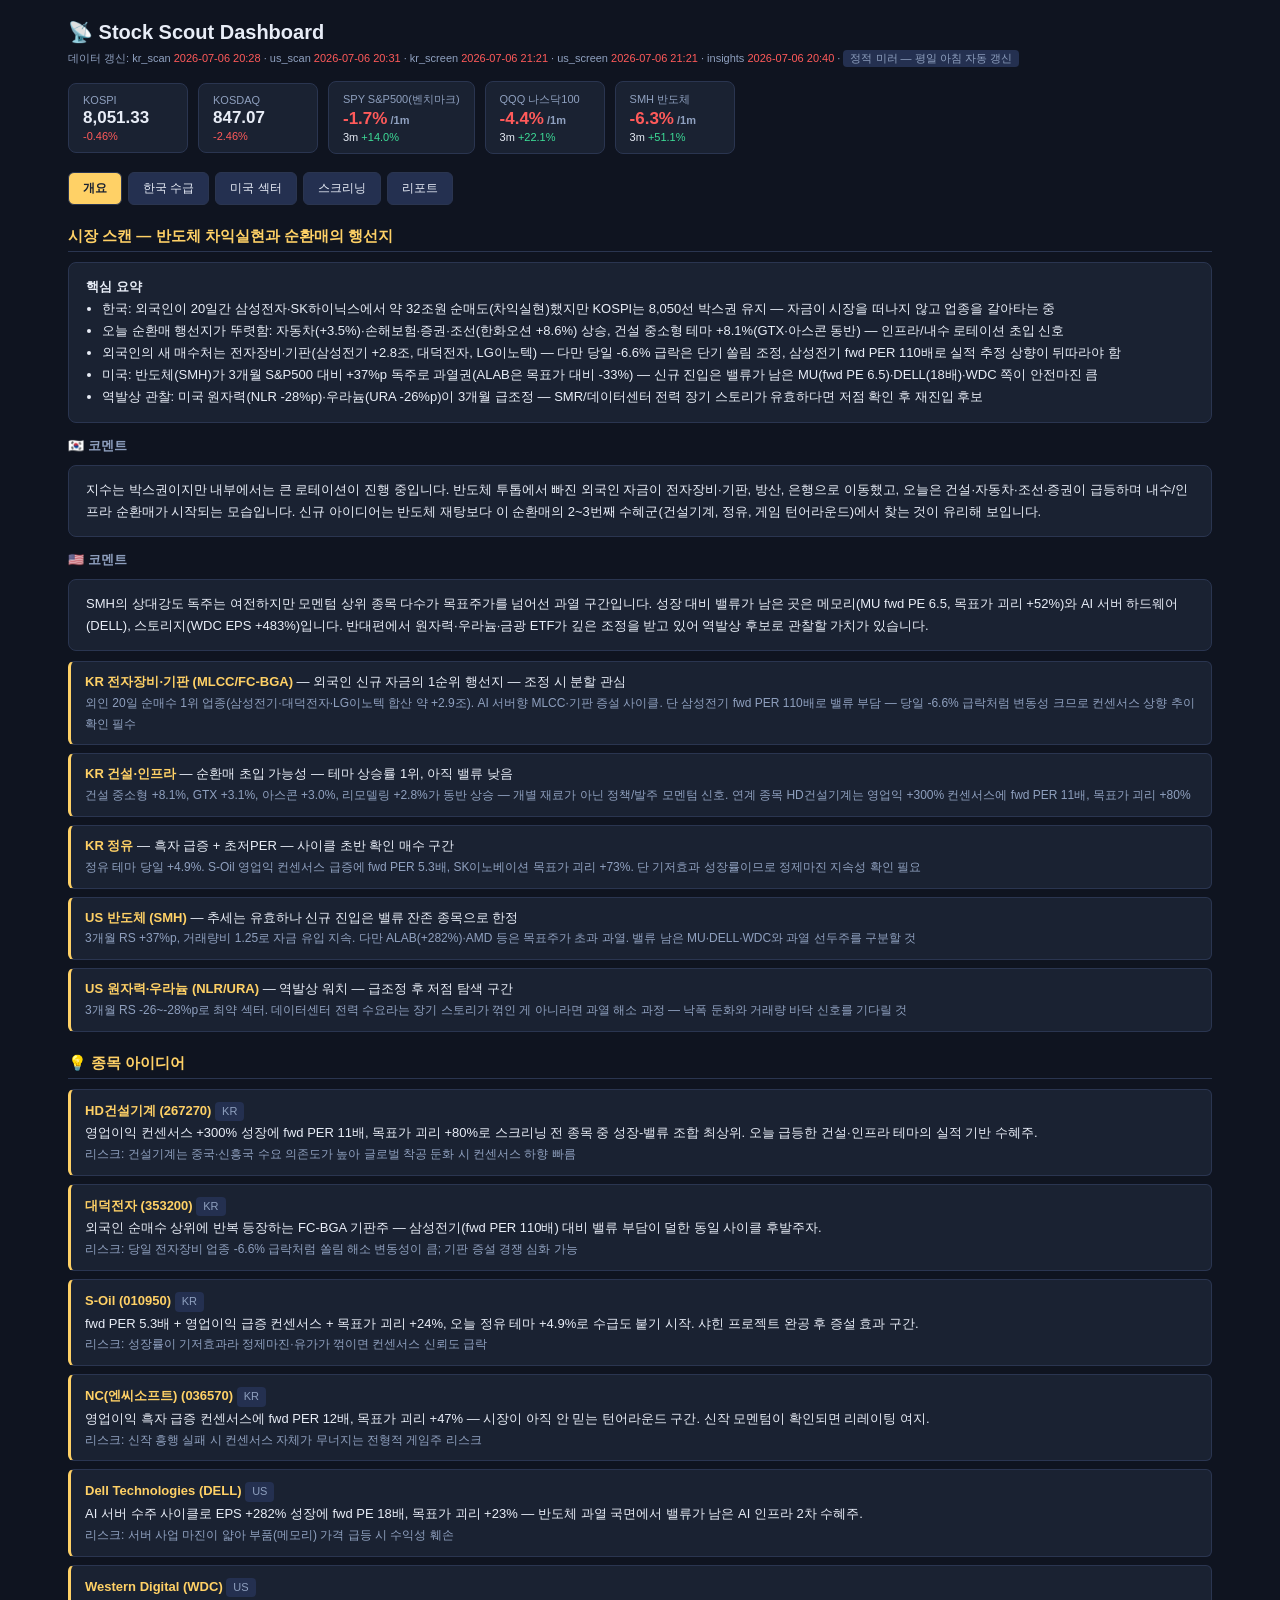
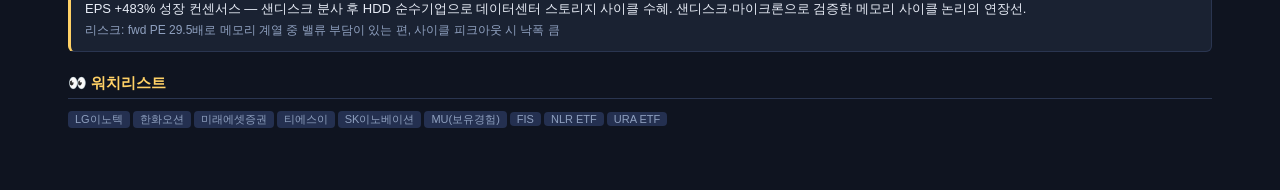
==== scout/index.html @ 9aaff28f "chore: add scout dashboard (daily market scan mirror) Co-Authored-By: Claude Fable 5 <noreply@anthro" ====
<!DOCTYPE html>
<html lang="ko">
<head>
<meta charset="utf-8">
<meta name="viewport" content="width=device-width,initial-scale=1">
<title>Stock Scout Dashboard</title>
<style>
:root{--bg:#0f1420;--card:#1a2232;--line:#2a3550;--txt:#e8edf7;--sub:#8fa0bf;
--acc:#ffd166;--pos:#3ddc97;--neg:#ff5a5a;--btn:#243050}
*{box-sizing:border-box;margin:0;padding:0}
body{background:var(--bg);color:var(--txt);font-family:'Segoe UI','Malgun Gothic',sans-serif;
font-size:13px;max-width:1180px;margin:0 auto;padding:20px 18px 60px}
h1{font-size:20px}
h2{font-size:15px;color:var(--acc);margin:22px 0 10px;padding-bottom:5px;border-bottom:1px solid var(--line)}
h3{font-size:13px;color:var(--sub);margin:14px 0 6px}
.meta{color:var(--sub);font-size:11px;margin:4px 0 12px}
.row{display:flex;gap:10px;flex-wrap:wrap;align-items:center}
.card{background:var(--card);border:1px solid var(--line);border-radius:8px;padding:10px 14px;min-width:120px}
.card .k{color:var(--sub);font-size:11px}.card .v{font-size:17px;font-weight:600;margin-top:2px}
.card .d{font-size:11px;margin-top:2px}
button{background:var(--btn);color:var(--txt);border:1px solid var(--line);border-radius:6px;
padding:7px 14px;cursor:pointer;font-size:12px;font-family:inherit}
button:hover{border-color:var(--acc)}
button.running{color:var(--acc);border-color:var(--acc);pointer-events:none}
.tabs{display:flex;gap:6px;margin:18px 0 4px;flex-wrap:wrap}
.tabs button.active{background:var(--acc);color:#1a2232;font-weight:600}
.panel{display:none}.panel.active{display:block}
table{width:100%;border-collapse:collapse;margin:8px 0;font-size:12px}
th{color:var(--sub);font-weight:500;text-align:right;padding:5px 7px;border-bottom:1px solid var(--line);
white-space:nowrap;cursor:pointer;user-select:none}
th:hover{color:var(--acc)}
td{padding:5px 7px;text-align:right;border-bottom:1px solid #202a40;white-space:nowrap}
th:first-child,td:first-child,th:nth-child(2),td:nth-child(2){text-align:left}
.pos{color:var(--pos)}.neg{color:var(--neg)}
.bar{display:inline-block;height:9px;border-radius:2px;vertical-align:middle;margin-right:5px}
.tag{display:inline-block;background:#243050;color:var(--sub);border-radius:4px;padding:1px 7px;
font-size:11px;margin:2px 3px 2px 0}
.summary{background:var(--card);border:1px solid var(--line);border-radius:8px;padding:13px 17px;
margin:10px 0;line-height:1.7}
.summary li{margin-left:16px}
.call{background:var(--card);border:1px solid var(--line);border-left:3px solid var(--acc);
border-radius:6px;padding:10px 14px;margin:8px 0;line-height:1.6}
.call b{color:var(--acc)}.risk{color:var(--sub);font-size:12px}
.grid2{display:grid;grid-template-columns:1fr 1fr;gap:20px}
@media(max-width:860px){.grid2{grid-template-columns:1fr}}
a{color:#7db4ff}
.stale{color:var(--neg)}
</style>
</head>
<body>
<h1>📡 Stock Scout Dashboard</h1>
<div class="meta" id="freshness"></div>
<div class="row" id="cards"></div>
<div class="row" style="margin-top:10px" id="runbar">
  <button id="run-kr">🇰🇷 한국 스캔</button>
  <button id="run-us">🇺🇸 미국 스캔</button>
  <button id="run-screen">🔍 스크리닝(느림)</button>
  <button id="run-report">📄 리포트 생성</button>
  <span id="jobmsg" class="meta"></span>
</div>

<div class="tabs">
  <button data-tab="overview" class="active">개요</button>
  <button data-tab="kr">한국 수급</button>
  <button data-tab="us">미국 섹터</button>
  <button data-tab="screen">스크리닝</button>
  <button data-tab="reports">리포트</button>
</div>
<div id="overview" class="panel active"></div>
<div id="kr" class="panel"></div>
<div id="us" class="panel"></div>
<div id="screen" class="panel"></div>
<div id="reports" class="panel"></div>

<script>
let DATA = {};
const $ = s => document.querySelector(s);
const esc = x => x==null ? "-" : String(x).replace(/[&<>"]/g, c=>({"&":"&amp;","<":"&lt;",">":"&gt;",'"':"&quot;"}[c]));
const fmt = (x,d=1,suf="") => (x==null||isNaN(x)) ? "-" : Number(x).toLocaleString(undefined,{minimumFractionDigits:d,maximumFractionDigits:d})+suf;
const signed = (x,d=1,suf="") => {
  if (x==null||isNaN(x)) return "-";
  const cls = x>0?"pos":(x<0?"neg":"");
  const s = (x>0?"+":"")+Number(x).toLocaleString(undefined,{minimumFractionDigits:d,maximumFractionDigits:d});
  return `<span class="${cls}">${s}${suf}</span>`;
};
const bar = (x,mx,w=70) => {
  if (x==null||!mx) return "";
  const px = Math.min(Math.abs(x)/mx,1)*w, c = x>=0?"var(--pos)":"var(--neg)";
  return `<span class="bar" style="width:${px.toFixed(0)}px;background:${c}"></span>`;
};

// 정렬 가능한 테이블: cols = [{h:헤더, f:row=>셀HTML, v:row=>정렬값}]
function table(cols, rows, id){
  window._tbl = window._tbl || {};
  window._tbl[id] = {cols, rows, sort:null, asc:false};
  return renderTable(id);
}
function renderTable(id){
  const t = window._tbl[id];
  let rows = [...t.rows];
  if (t.sort!=null){
    const c = t.cols[t.sort];
    rows.sort((a,b)=>{
      const va=c.v?c.v(a):null, vb=c.v?c.v(b):null;
      if(va==null) return 1; if(vb==null) return -1;
      return t.asc ? (va>vb?1:-1) : (va<vb?1:-1);
    });
  }
  const th = t.cols.map((c,i)=>`<th onclick="sortTbl('${id}',${i})">${c.h}${t.sort===i?(t.asc?" ▲":" ▼"):""}</th>`).join("");
  const trs = rows.map(r=>"<tr>"+t.cols.map(c=>`<td>${c.f(r)}</td>`).join("")+"</tr>").join("");
  return `<div id="tbl-${id}"><table><tr>${th}</tr>${trs}</table></div>`;
}
function sortTbl(id,i){
  const t = window._tbl[id];
  t.asc = t.sort===i ? !t.asc : false;
  t.sort = i;
  document.getElementById("tbl-"+id).outerHTML = renderTable(id);
}

function renderHeader(){
  const kr = DATA.kr_scan, us = DATA.us_scan, f = DATA.files||{};
  let cards = "";
  (kr?.indices||[]).forEach(ix=>{
    cards += `<div class="card"><div class="k">${esc(ix.code)}</div><div class="v">${fmt(ix.close,2)}</div><div class="d">${signed(ix.changeRate,2,"%")}</div></div>`;
  });
  ["SPY","QQQ","SMH"].forEach(t=>{
    const s = (us?.sector_etfs||[]).find(x=>x.ticker===t);
    if(s) cards += `<div class="card"><div class="k">${t} ${esc(s.label)}</div><div class="v">${signed(s.ret_1m,1,"%")}<span style="font-size:11px;color:var(--sub)"> /1m</span></div><div class="d">3m ${signed(s.ret_3m,1,"%")}</div></div>`;
  });
  $("#cards").innerHTML = cards;
  const now = new Date();
  $("#freshness").innerHTML = "데이터 갱신: " + ["kr_scan","us_scan","kr_screen","us_screen","insights"]
    .map(k=>{
      if(!f[k]) return `${k} <span class="stale">없음</span>`;
      const age = (now - new Date(f[k].replace(" ","T")))/36e5;
      return `${k} ${age>30?'<span class="stale">':""}${esc(f[k])}${age>30?"</span>":""}`;
    }).join(" · ");
}

function renderOverview(){
  const ins = DATA.insights;
  let h = "";
  if(!ins){ $("#overview").innerHTML = "<div class='summary'>insights.json 없음 — Claude Code에서 \"수급 스캔 해줘\"로 분석을 생성하세요. 데이터 탭은 사용 가능합니다.</div>"; return; }
  h += `<h2>${esc(ins.title)}</h2>`;
  if(ins.summary) h += `<div class="summary"><b>핵심 요약</b><ul>${ins.summary.map(s=>`<li>${esc(s)}</li>`).join("")}</ul></div>`;
  if(ins.kr_comment) h += `<h3>🇰🇷 코멘트</h3><div class="summary">${esc(ins.kr_comment)}</div>`;
  if(ins.us_comment) h += `<h3>🇺🇸 코멘트</h3><div class="summary">${esc(ins.us_comment)}</div>`;
  (ins.sector_calls||[]).forEach(s=>{
    h += `<div class="call"><b>${esc(s.name)}</b> — ${esc(s.view)}<br><span class="risk">${esc(s.reason)}</span></div>`;
  });
  if(ins.stock_calls?.length){
    h += "<h2>💡 종목 아이디어</h2>";
    ins.stock_calls.forEach(s=>{
      h += `<div class="call"><b>${esc(s.name)}${s.ticker?` (${esc(s.ticker)})`:""}</b> <span class="tag">${esc(s.market)}</span><br>${esc(s.thesis)}<br><span class="risk">리스크: ${esc(s.risk)}</span></div>`;
    });
  }
  if(ins.watchlist) h += "<h2>👀 워치리스트</h2>" + ins.watchlist.map(w=>`<span class="tag">${esc(w)}</span>`).join("");
  $("#overview").innerHTML = h;
}

function renderKR(){
  const kr = DATA.kr_scan;
  if(!kr){ $("#kr").innerHTML = "<div class='summary'>kr_scan.json 없음 — [한국 스캔] 버튼으로 수집하세요.</div>"; return; }
  let h = "";
  const inds = (kr.industries_top||[]).slice(0,12), thms = (kr.themes_top||[]).slice(0,12);
  const mx = Math.max(...[...inds,...thms].map(g=>Math.abs(g.changeRate||0)),0.01);
  const gcols = nm => [
    {h:nm, f:r=>esc(r.name), v:r=>r.name},
    {h:"등락", f:r=>bar(r.changeRate,mx)+signed(r.changeRate,2,"%"), v:r=>r.changeRate},
    {h:"상승/전체", f:r=>`${r.riseCount}/${r.totalCount}`, v:r=>r.riseCount/(r.totalCount||1)}
  ];
  h += `<div class="grid2"><div><h3>업종 등락 상위</h3>${table(gcols("업종"),inds,"ind")}</div>`;
  h += `<div><h3>테마 등락 상위</h3>${table(gcols("테마"),thms,"thm")}</div></div>`;

  const sf = (kr.sector_flow||[]).filter(s=>s.industry!=="기타").slice(0,10);
  if(sf.length){
    const mxf = Math.max(...sf.map(s=>Math.abs(s.foreign_20d_100M)+Math.abs(s.organ_20d_100M)),1);
    h += "<h3>업종별 외국인/기관 순매수 (20일 누적, 억원 — 순매수 상위종목 표본)</h3>";
    h += table([
      {h:"업종", f:r=>esc(r.industry), v:r=>r.industry},
      {h:"외국인", f:r=>bar(r.foreign_20d_100M,mxf)+signed(r.foreign_20d_100M,0), v:r=>r.foreign_20d_100M},
      {h:"기관", f:r=>signed(r.organ_20d_100M,0), v:r=>r.organ_20d_100M},
      {h:"주요 종목", f:r=>esc(r.stocks.slice(0,4).join(", "))}
    ], sf, "sf");
  }
  const focus = (kr.focus_stocks||[]).slice(0,20);
  if(focus.length){
    h += "<h3>당일 순매수 상위 종목 딥다이브 (억원)</h3>";
    h += table([
      {h:"종목", f:r=>esc(r.name), v:r=>r.name},
      {h:"업종", f:r=>esc(r.industry), v:r=>r.industry},
      {h:"종가", f:r=>fmt(r.close,0), v:r=>r.close},
      {h:"외인5d", f:r=>signed(r.foreign_5d_100M,0), v:r=>r.foreign_5d_100M},
      {h:"외인20d", f:r=>signed(r.foreign_20d_100M,0), v:r=>r.foreign_20d_100M},
      {h:"기관20d", f:r=>signed(r.organ_20d_100M,0), v:r=>r.organ_20d_100M},
      {h:"연속(외/기)", f:r=>`${r.foreign_streak||0}/${r.organ_streak||0}일`, v:r=>r.foreign_streak},
      {h:"fwd PER", f:r=>fmt(r.cns_per,1), v:r=>r.cns_per},
      {h:"목표가 괴리", f:r=>signed(r.upside_pct,0,"%"), v:r=>r.upside_pct}
    ], focus, "focus");
  }
  $("#kr").innerHTML = h;
}

function renderUS(){
  const us = DATA.us_scan;
  if(!us){ $("#us").innerHTML = "<div class='summary'>us_scan.json 없음 — [미국 스캔] 버튼으로 수집하세요.</div>"; return; }
  let h = "";
  const etfs = (us.sector_etfs||[]).filter(s=>s.ticker!=="SPY");
  const mx = Math.max(...etfs.map(s=>Math.abs(s.rs_3m||0)),0.01);
  h += "<h3>섹터/테마 ETF — S&P500 대비 상대강도</h3>";
  h += table([
    {h:"ETF", f:r=>esc(r.ticker), v:r=>r.ticker},
    {h:"테마", f:r=>esc(r.label), v:r=>r.label},
    {h:"1w", f:r=>signed(r.ret_1w,1,"%"), v:r=>r.ret_1w},
    {h:"1m", f:r=>signed(r.ret_1m,1,"%"), v:r=>r.ret_1m},
    {h:"RS 3m", f:r=>bar(r.rs_3m,mx)+signed(r.rs_3m,1,"%p"), v:r=>r.rs_3m},
    {h:"RS 6m", f:r=>signed(r.rs_6m,1,"%p"), v:r=>r.rs_6m},
    {h:"52주고가比", f:r=>signed(r.off_52w_high_pct,1,"%"), v:r=>r.off_52w_high_pct},
    {h:"거래량비", f:r=>fmt(r.vol_ratio_20_60,2), v:r=>r.vol_ratio_20_60}
  ], etfs, "etf");

  const mom = (us.momentum_top||[]);
  if(mom.length){
    h += "<h3>모멘텀 상위 (S&P500+NDX)</h3>";
    h += table([
      {h:"티커", f:r=>esc(r.ticker), v:r=>r.ticker},
      {h:"종목", f:r=>esc(r.name), v:r=>r.name},
      {h:"섹터", f:r=>esc(r.sector), v:r=>r.sector},
      {h:"1m", f:r=>signed(r.ret_1m,1,"%"), v:r=>r.ret_1m},
      {h:"3m", f:r=>signed(r.ret_3m,1,"%"), v:r=>r.ret_3m},
      {h:"fwd PE", f:r=>fmt(r.forwardPE,1), v:r=>r.forwardPE},
      {h:"EPS성장", f:r=>fmt(r.earningsGrowth_pct,0,"%"), v:r=>r.earningsGrowth_pct},
      {h:"목표가 괴리", f:r=>signed(r.upside_pct,0,"%"), v:r=>r.upside_pct}
    ], mom, "mom");
    h += (us.momentum_sector_distribution||[]).map(([s,n])=>`<span class="tag">${esc(s)} × ${n}</span>`).join("");
  }
  $("#us").innerHTML = h;
}

function renderScreen(){
  const krs = DATA.kr_screen, uss = DATA.us_screen;
  let h = "";
  if(krs){
    const c = krs.criteria||{};
    h += `<h3>🇰🇷 성장주 후보 (영업익성장≥${c.min_op_growth_pct}%, fwd PER≤${c.max_fwd_per}, ${esc(c.universe)} 중 ${krs.screened_total}종목)</h3>`;
    h += table([
      {h:"종목", f:r=>esc(r.name), v:r=>r.name},
      {h:"종가", f:r=>fmt(r.close,0), v:r=>r.close},
      {h:"매출성장", f:r=>signed(r.rev_growth_pct,0,"%"), v:r=>r.rev_growth_pct},
      {h:"영업익성장", f:r=>signed(r.op_growth_pct,0,"%")+(r.turnaround?' <span class="tag">흑전</span>':""), v:r=>r.op_growth_pct},
      {h:"fwd PER", f:r=>fmt(r.fwd_per,1), v:r=>r.fwd_per},
      {h:"PEG", f:r=>fmt(r.peg_like,2), v:r=>r.peg_like},
      {h:"fwd ROE", f:r=>fmt(r.fwd_roe,1), v:r=>r.fwd_roe},
      {h:"목표가 괴리", f:r=>signed(r.upside_pct,0,"%"), v:r=>r.upside_pct},
      {h:"52주고가比", f:r=>signed(r.off_52w_high_pct,0,"%"), v:r=>r.off_52w_high_pct}
    ], krs.candidates||[], "krs");
  }
  if(uss){
    const c = uss.criteria||{};
    h += `<h3>🇺🇸 성장주 후보 (성장≥${c.min_growth_pct}%, Yahoo 프리셋 ${uss.screened_total}종목)</h3>`;
    h += table([
      {h:"티커", f:r=>esc(r.ticker), v:r=>r.ticker},
      {h:"종목", f:r=>esc(r.name), v:r=>r.name},
      {h:"섹터", f:r=>esc(r.sector), v:r=>r.sector},
      {h:"시총(B$)", f:r=>fmt(r.marketCap_B,0), v:r=>r.marketCap_B},
      {h:"매출성장", f:r=>signed(r.revenueGrowth_pct,0,"%"), v:r=>r.revenueGrowth_pct},
      {h:"EPS성장", f:r=>signed(r.earningsGrowth_pct,0,"%"), v:r=>r.earningsGrowth_pct},
      {h:"fwd PE", f:r=>fmt(r.forwardPE,1), v:r=>r.forwardPE},
      {h:"PEG", f:r=>fmt(r.peg_like,2), v:r=>r.peg_like},
      {h:"목표가 괴리", f:r=>signed(r.upside_pct,0,"%"), v:r=>r.upside_pct}
    ], uss.candidates||[], "uss");
  }
  $("#screen").innerHTML = h || "<div class='summary'>스크리닝 결과 없음 — [스크리닝] 버튼으로 실행하세요 (약 5~8분).</div>";
}

function renderReports(){
  const rs = DATA.reports||[];
  const base = MODE==="static" ? "data/reports/" : "/reports/";
  $("#reports").innerHTML = rs.length
    ? "<h3>생성된 리포트</h3>" + rs.map(r=>`<div style="margin:6px 0">📄 <a href="${base}${esc(r)}" target="_blank">${esc(r)}</a></div>`).join("")
    : "<div class='summary'>리포트 없음 — [리포트 생성] 버튼으로 생성하세요.</div>";
}

// 서버 모드(/api/data)와 정적 모드(data/*.json, GitHub Pages) 겸용
let MODE = "server";
async function loadStatic(){
  const mf = await (await fetch("data/manifest.json")).json();
  const out = {files: mf.files||{}, reports: mf.reports||[]};
  for (const name of ["kr_scan","us_scan","kr_screen","us_screen","insights"]){
    if (!out.files[name]) continue;
    try { out[name] = await (await fetch(`data/${name}.json`)).json(); } catch(e){}
  }
  return out;
}
async function load(){
  try {
    const r = await fetch("/api/data");
    if (!r.ok) throw new Error("no api");
    DATA = await r.json();
  } catch(e) {
    MODE = "static";
    $("#runbar").style.display = "none";
    DATA = await loadStatic();
  }
  renderHeader(); renderOverview(); renderKR(); renderUS(); renderScreen(); renderReports();
  if (MODE==="static")
    $("#freshness").innerHTML += ' · <span class="tag">정적 미러 — 평일 아침 자동 갱신</span>';
}

// 실행 버튼 + 상태 폴링
["kr","us","screen","report"].forEach(job=>{
  $(`#run-${job}`).onclick = async ()=>{
    await fetch(`/api/run?job=${job}`, {method:"POST"});
    poll();
  };
});
let pollTimer = null;
async function poll(){
  clearTimeout(pollTimer);
  const st = await (await fetch("/api/status")).json();
  let running = false, msgs = [];
  for(const [job,s] of Object.entries(st)){
    const btn = $(`#run-${job}`);
    if(s.state==="running"){ running = true; btn.classList.add("running"); msgs.push(`${job} 실행중(${s.started}~)`); }
    else {
      if(btn.classList.contains("running")){ btn.classList.remove("running"); load(); }
      if(s.state==="error") msgs.push(`${job} 오류: ${esc(s.tail||"")}`);
    }
  }
  $("#jobmsg").innerHTML = msgs.join(" · ");
  if(running) pollTimer = setTimeout(poll, 3000);
}

// 탭
document.querySelectorAll(".tabs button").forEach(b=>{
  b.onclick = ()=>{
    document.querySelectorAll(".tabs button").forEach(x=>x.classList.remove("active"));
    document.querySelectorAll(".panel").forEach(x=>x.classList.remove("active"));
    b.classList.add("active");
    document.getElementById(b.dataset.tab).classList.add("active");
  };
});

load().then(()=>{ if (MODE==="server") poll(); });
</script>
</body>
</html>
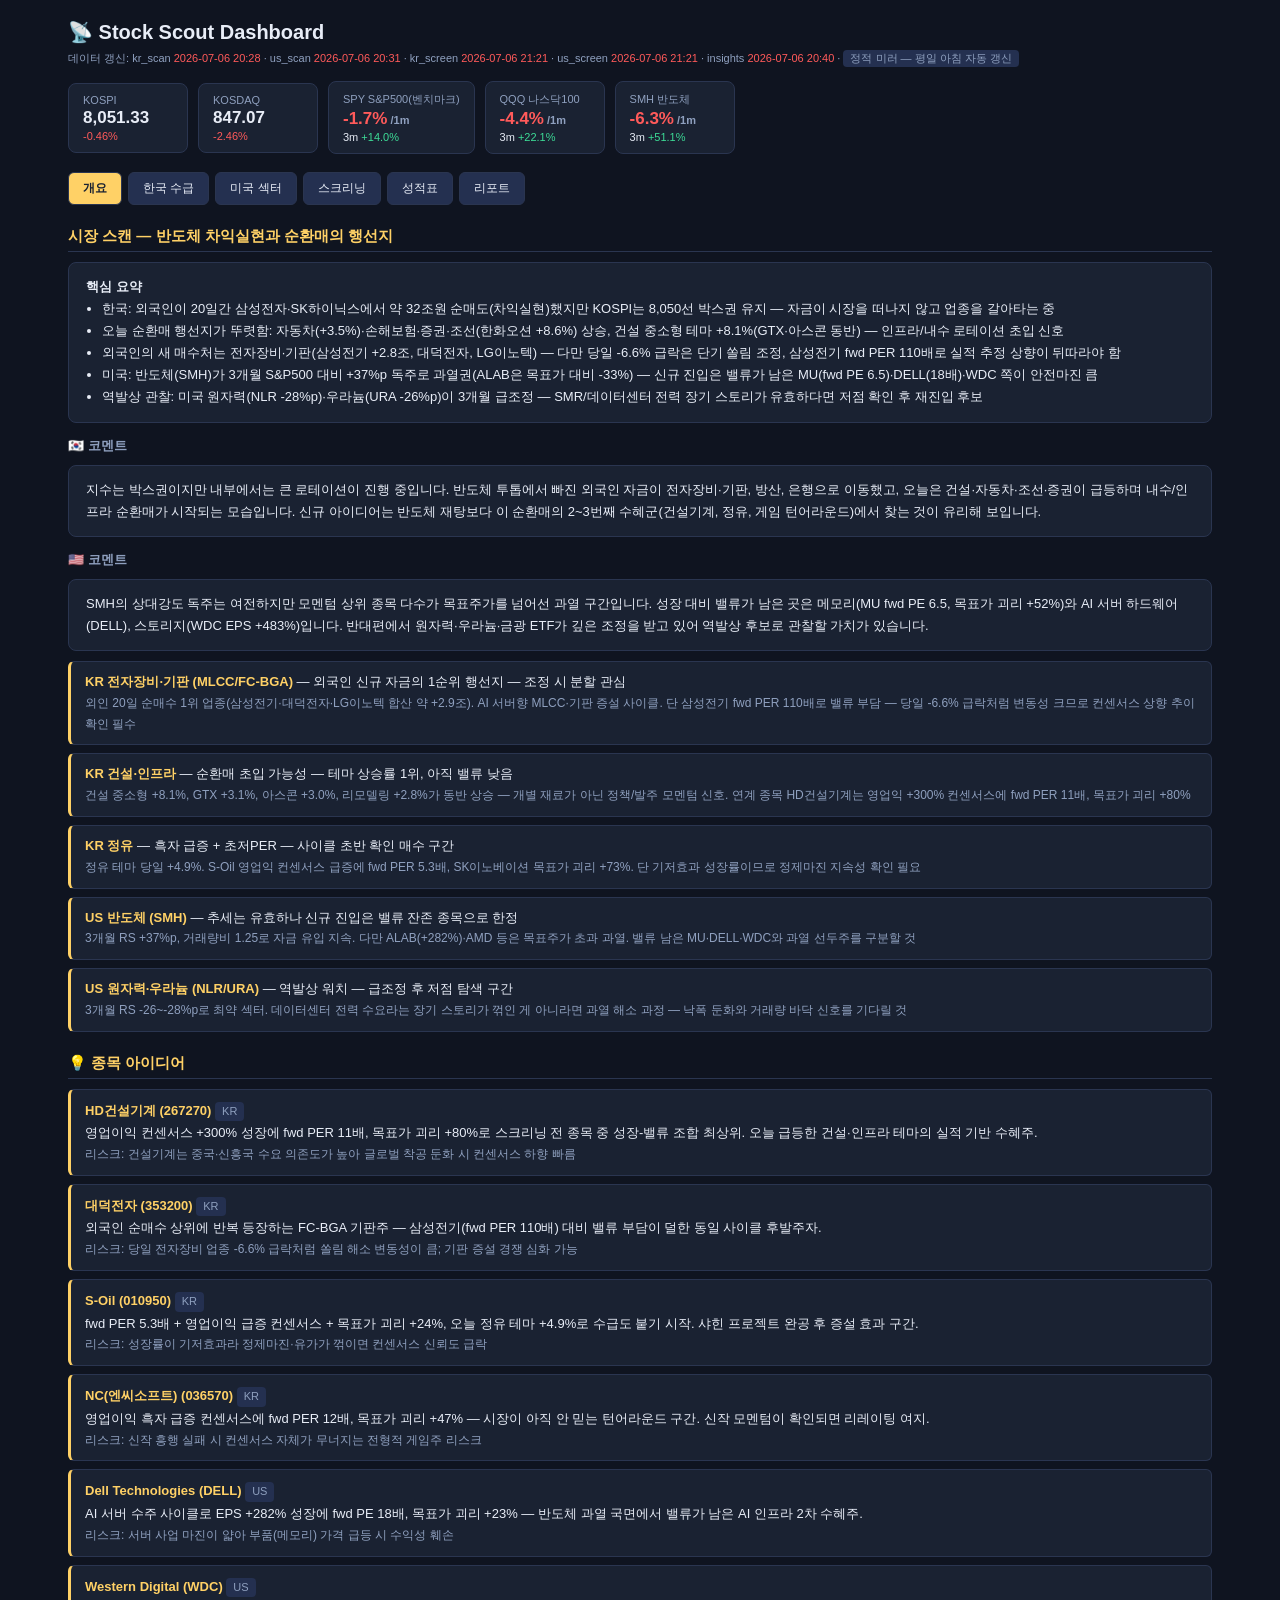
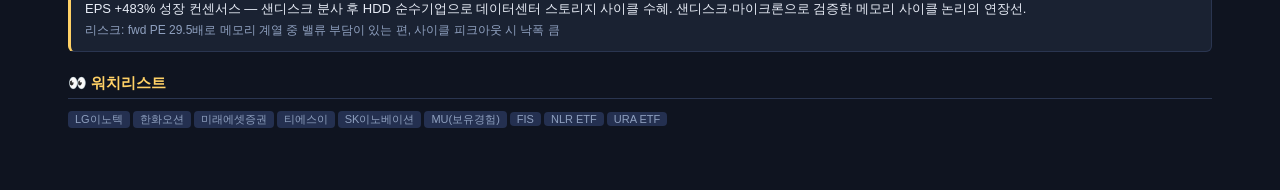
==== commit 32398a16: "chore: update scout dashboard (2026-07-07)" ====
--- a/scout/index.html
+++ b/scout/index.html
@@ -56,6 +56,7 @@
   <button id="run-us">🇺🇸 미국 스캔</button>
   <button id="run-screen">🔍 스크리닝(느림)</button>
   <button id="run-report">📄 리포트 생성</button>
+  <button id="run-track">📊 성적표 갱신</button>
   <span id="jobmsg" class="meta"></span>
 </div>
 
@@ -64,12 +65,14 @@
   <button data-tab="kr">한국 수급</button>
   <button data-tab="us">미국 섹터</button>
   <button data-tab="screen">스크리닝</button>
+  <button data-tab="perf">성적표</button>
   <button data-tab="reports">리포트</button>
 </div>
 <div id="overview" class="panel active"></div>
 <div id="kr" class="panel"></div>
 <div id="us" class="panel"></div>
 <div id="screen" class="panel"></div>
+<div id="perf" class="panel"></div>
 <div id="reports" class="panel"></div>
 
 <script>
@@ -273,6 +276,39 @@
   $("#screen").innerHTML = h || "<div class='summary'>스크리닝 결과 없음 — [스크리닝] 버튼으로 실행하세요 (약 5~8분).</div>";
 }
 
+function renderPerf(){
+  const p = DATA.call_performance;
+  if(!p || !(p.calls||[]).length){
+    $("#perf").innerHTML = "<div class='summary'>성적표 없음 — 아침 브리핑이 insights의 종목 콜을 자동 기록하며, 이후 수익률이 여기에 쌓입니다." +
+      (MODE==="server" ? " [성적표 갱신] 버튼으로 즉시 갱신할 수 있습니다." : "") + "</div>";
+    return;
+  }
+  const s = p.summary||{};
+  let h = "<h2>📊 추천 콜 성적표</h2>";
+  h += `<div class="row">
+    <div class="card"><div class="k">추적 콜</div><div class="v">${s.n??"-"}</div></div>
+    <div class="card"><div class="k">평균 수익률</div><div class="v">${signed(s.avg_ret_pct,1,"%")}</div></div>
+    <div class="card"><div class="k">평균 초과수익</div><div class="v">${signed(s.avg_excess_pct,1,"%p")}</div><div class="d">벤치마크 대비</div></div>
+    <div class="card"><div class="k">승률</div><div class="v">${fmt(s.win_rate_pct,0,"%")}</div><div class="d">수익 콜 비중</div></div>
+    <div class="card"><div class="k">벤치마크 상회율</div><div class="v">${fmt(s.beat_rate_pct,0,"%")}</div></div>
+  </div>`;
+  const mx = Math.max(...p.calls.map(r=>Math.abs(r.excess_pct||0)),0.01);
+  h += table([
+    {h:"종목", f:r=>`${esc(r.name)} <span class="tag">${esc(r.ticker)}</span>`, v:r=>r.name},
+    {h:"시장", f:r=>esc(r.market), v:r=>r.market},
+    {h:"추천일", f:r=>esc(r.call_date), v:r=>r.call_date},
+    {h:"기준가", f:r=>fmt(r.entry_price,r.market==="KR"?0:2), v:r=>r.entry_price},
+    {h:"현재가", f:r=>fmt(r.cur_price,r.market==="KR"?0:2), v:r=>r.cur_price},
+    {h:"수익률", f:r=>signed(r.ret_pct,1,"%"), v:r=>r.ret_pct},
+    {h:"벤치마크", f:r=>signed(r.bench_ret_pct,1,"%"), v:r=>r.bench_ret_pct},
+    {h:"초과수익", f:r=>bar(r.excess_pct,mx)+signed(r.excess_pct,1,"%p"), v:r=>r.excess_pct},
+    {h:"경과일", f:r=>fmt(r.days,0), v:r=>r.days},
+    {h:"언급", f:r=>fmt(r.mentions,0), v:r=>r.mentions}
+  ], p.calls, "perf");
+  h += `<div class="meta">벤치마크: KR=${esc((p.benchmarks||{}).KR||"KOSPI")}, US=${esc((p.benchmarks||{}).US||"S&P500")} · 기준가는 추천 시점 직전 거래일 종가 · 갱신 ${esc(p._generated||"")}</div>`;
+  $("#perf").innerHTML = h;
+}
+
 function renderReports(){
   const rs = DATA.reports||[];
   const base = MODE==="static" ? "data/reports/" : "/reports/";
@@ -286,7 +322,7 @@
 async function loadStatic(){
   const mf = await (await fetch("data/manifest.json")).json();
   const out = {files: mf.files||{}, reports: mf.reports||[]};
-  for (const name of ["kr_scan","us_scan","kr_screen","us_screen","insights"]){
+  for (const name of ["kr_scan","us_scan","kr_screen","us_screen","insights","call_performance"]){
     if (!out.files[name]) continue;
     try { out[name] = await (await fetch(`data/${name}.json`)).json(); } catch(e){}
   }
@@ -302,13 +338,13 @@
     $("#runbar").style.display = "none";
     DATA = await loadStatic();
   }
-  renderHeader(); renderOverview(); renderKR(); renderUS(); renderScreen(); renderReports();
+  renderHeader(); renderOverview(); renderKR(); renderUS(); renderScreen(); renderPerf(); renderReports();
   if (MODE==="static")
     $("#freshness").innerHTML += ' · <span class="tag">정적 미러 — 평일 아침 자동 갱신</span>';
 }
 
 // 실행 버튼 + 상태 폴링
-["kr","us","screen","report"].forEach(job=>{
+["kr","us","screen","report","track"].forEach(job=>{
   $(`#run-${job}`).onclick = async ()=>{
     await fetch(`/api/run?job=${job}`, {method:"POST"});
     poll();
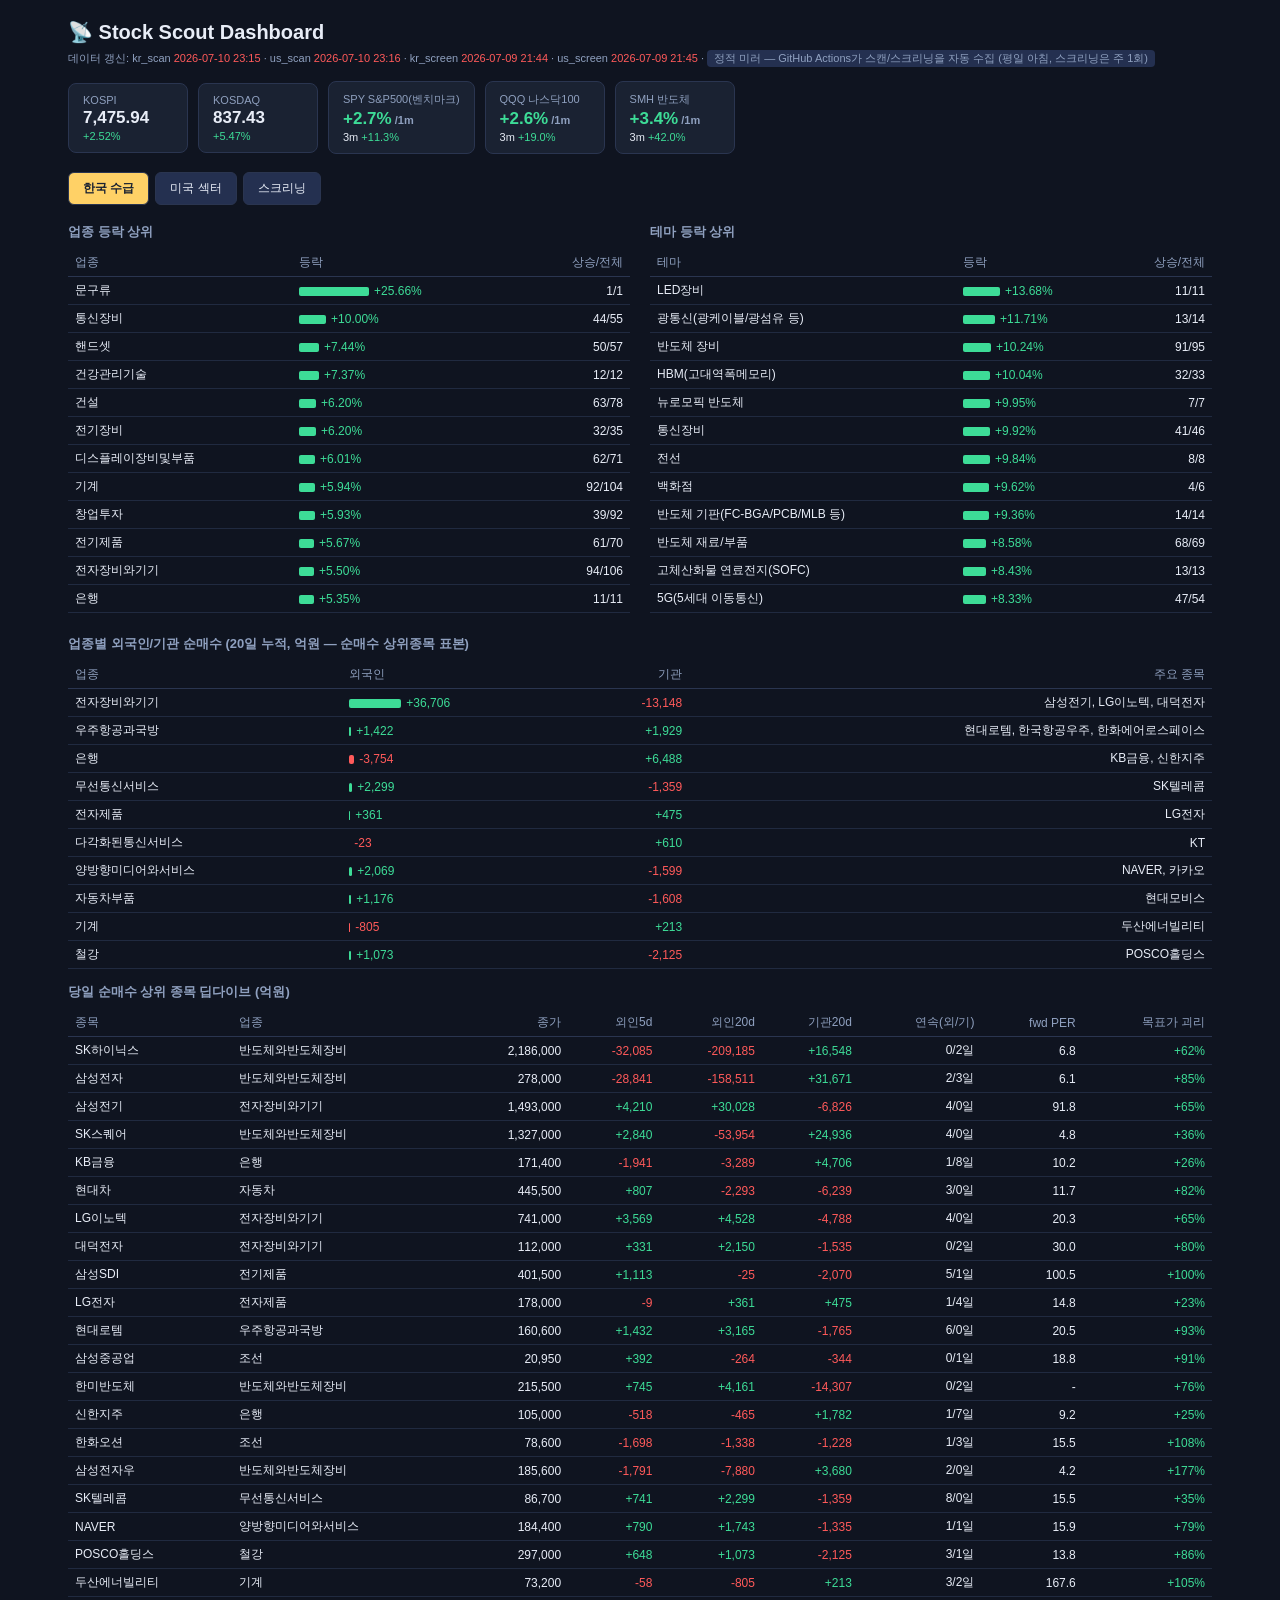
==== commit a7c146de: "fix: scout를 클라우드 전용으로 단순화, insights 기능 제거 - scout-scan.yml: cron 요일이 UTC 기준이라 KST 월요일 아침이 스킵되고   불필요" ====
--- a/scout/index.html
+++ b/scout/index.html
@@ -55,25 +55,17 @@
   <button id="run-kr">🇰🇷 한국 스캔</button>
   <button id="run-us">🇺🇸 미국 스캔</button>
   <button id="run-screen">🔍 스크리닝(느림)</button>
-  <button id="run-report">📄 리포트 생성</button>
-  <button id="run-track">📊 성적표 갱신</button>
   <span id="jobmsg" class="meta"></span>
 </div>
 
 <div class="tabs">
-  <button data-tab="overview" class="active">개요</button>
-  <button data-tab="kr">한국 수급</button>
+  <button data-tab="kr" class="active">한국 수급</button>
   <button data-tab="us">미국 섹터</button>
   <button data-tab="screen">스크리닝</button>
-  <button data-tab="perf">성적표</button>
-  <button data-tab="reports">리포트</button>
 </div>
-<div id="overview" class="panel active"></div>
-<div id="kr" class="panel"></div>
+<div id="kr" class="panel active"></div>
 <div id="us" class="panel"></div>
 <div id="screen" class="panel"></div>
-<div id="perf" class="panel"></div>
-<div id="reports" class="panel"></div>
 
 <script>
 let DATA = {};
@@ -132,33 +124,12 @@
   });
   $("#cards").innerHTML = cards;
   const now = new Date();
-  $("#freshness").innerHTML = "데이터 갱신: " + ["kr_scan","us_scan","kr_screen","us_screen","insights"]
+  $("#freshness").innerHTML = "데이터 갱신: " + ["kr_scan","us_scan","kr_screen","us_screen"]
     .map(k=>{
       if(!f[k]) return `${k} <span class="stale">없음</span>`;
       const age = (now - new Date(f[k].replace(" ","T")))/36e5;
       return `${k} ${age>30?'<span class="stale">':""}${esc(f[k])}${age>30?"</span>":""}`;
     }).join(" · ");
-}
-
-function renderOverview(){
-  const ins = DATA.insights;
-  let h = "";
-  if(!ins){ $("#overview").innerHTML = "<div class='summary'>insights.json 없음 — Claude Code에서 \"수급 스캔 해줘\"로 분석을 생성하세요. 데이터 탭은 사용 가능합니다.</div>"; return; }
-  h += `<h2>${esc(ins.title)}</h2>`;
-  if(ins.summary) h += `<div class="summary"><b>핵심 요약</b><ul>${ins.summary.map(s=>`<li>${esc(s)}</li>`).join("")}</ul></div>`;
-  if(ins.kr_comment) h += `<h3>🇰🇷 코멘트</h3><div class="summary">${esc(ins.kr_comment)}</div>`;
-  if(ins.us_comment) h += `<h3>🇺🇸 코멘트</h3><div class="summary">${esc(ins.us_comment)}</div>`;
-  (ins.sector_calls||[]).forEach(s=>{
-    h += `<div class="call"><b>${esc(s.name)}</b> — ${esc(s.view)}<br><span class="risk">${esc(s.reason)}</span></div>`;
-  });
-  if(ins.stock_calls?.length){
-    h += "<h2>💡 종목 아이디어</h2>";
-    ins.stock_calls.forEach(s=>{
-      h += `<div class="call"><b>${esc(s.name)}${s.ticker?` (${esc(s.ticker)})`:""}</b> <span class="tag">${esc(s.market)}</span><br>${esc(s.thesis)}<br><span class="risk">리스크: ${esc(s.risk)}</span></div>`;
-    });
-  }
-  if(ins.watchlist) h += "<h2>👀 워치리스트</h2>" + ins.watchlist.map(w=>`<span class="tag">${esc(w)}</span>`).join("");
-  $("#overview").innerHTML = h;
 }
 
 function renderKR(){
@@ -276,53 +247,12 @@
   $("#screen").innerHTML = h || "<div class='summary'>스크리닝 결과 없음 — [스크리닝] 버튼으로 실행하세요 (약 5~8분).</div>";
 }
 
-function renderPerf(){
-  const p = DATA.call_performance;
-  if(!p || !(p.calls||[]).length){
-    $("#perf").innerHTML = "<div class='summary'>성적표 없음 — 아침 브리핑이 insights의 종목 콜을 자동 기록하며, 이후 수익률이 여기에 쌓입니다." +
-      (MODE==="server" ? " [성적표 갱신] 버튼으로 즉시 갱신할 수 있습니다." : "") + "</div>";
-    return;
-  }
-  const s = p.summary||{};
-  let h = "<h2>📊 추천 콜 성적표</h2>";
-  h += `<div class="row">
-    <div class="card"><div class="k">추적 콜</div><div class="v">${s.n??"-"}</div></div>
-    <div class="card"><div class="k">평균 수익률</div><div class="v">${signed(s.avg_ret_pct,1,"%")}</div></div>
-    <div class="card"><div class="k">평균 초과수익</div><div class="v">${signed(s.avg_excess_pct,1,"%p")}</div><div class="d">벤치마크 대비</div></div>
-    <div class="card"><div class="k">승률</div><div class="v">${fmt(s.win_rate_pct,0,"%")}</div><div class="d">수익 콜 비중</div></div>
-    <div class="card"><div class="k">벤치마크 상회율</div><div class="v">${fmt(s.beat_rate_pct,0,"%")}</div></div>
-  </div>`;
-  const mx = Math.max(...p.calls.map(r=>Math.abs(r.excess_pct||0)),0.01);
-  h += table([
-    {h:"종목", f:r=>`${esc(r.name)} <span class="tag">${esc(r.ticker)}</span>`, v:r=>r.name},
-    {h:"시장", f:r=>esc(r.market), v:r=>r.market},
-    {h:"추천일", f:r=>esc(r.call_date), v:r=>r.call_date},
-    {h:"기준가", f:r=>fmt(r.entry_price,r.market==="KR"?0:2), v:r=>r.entry_price},
-    {h:"현재가", f:r=>fmt(r.cur_price,r.market==="KR"?0:2), v:r=>r.cur_price},
-    {h:"수익률", f:r=>signed(r.ret_pct,1,"%"), v:r=>r.ret_pct},
-    {h:"벤치마크", f:r=>signed(r.bench_ret_pct,1,"%"), v:r=>r.bench_ret_pct},
-    {h:"초과수익", f:r=>bar(r.excess_pct,mx)+signed(r.excess_pct,1,"%p"), v:r=>r.excess_pct},
-    {h:"경과일", f:r=>fmt(r.days,0), v:r=>r.days},
-    {h:"언급", f:r=>fmt(r.mentions,0), v:r=>r.mentions}
-  ], p.calls, "perf");
-  h += `<div class="meta">벤치마크: KR=${esc((p.benchmarks||{}).KR||"KOSPI")}, US=${esc((p.benchmarks||{}).US||"S&P500")} · 기준가는 추천 시점 직전 거래일 종가 · 갱신 ${esc(p._generated||"")}</div>`;
-  $("#perf").innerHTML = h;
-}
-
-function renderReports(){
-  const rs = DATA.reports||[];
-  const base = MODE==="static" ? "data/reports/" : "/reports/";
-  $("#reports").innerHTML = rs.length
-    ? "<h3>생성된 리포트</h3>" + rs.map(r=>`<div style="margin:6px 0">📄 <a href="${base}${esc(r)}" target="_blank">${esc(r)}</a></div>`).join("")
-    : "<div class='summary'>리포트 없음 — [리포트 생성] 버튼으로 생성하세요.</div>";
-}
-
 // 서버 모드(/api/data)와 정적 모드(data/*.json, GitHub Pages) 겸용
 let MODE = "server";
 async function loadStatic(){
   const mf = await (await fetch("data/manifest.json")).json();
-  const out = {files: mf.files||{}, reports: mf.reports||[]};
-  for (const name of ["kr_scan","us_scan","kr_screen","us_screen","insights","call_performance"]){
+  const out = {files: mf.files||{}};
+  for (const name of ["kr_scan","us_scan","kr_screen","us_screen"]){
     if (!out.files[name]) continue;
     try { out[name] = await (await fetch(`data/${name}.json`)).json(); } catch(e){}
   }
@@ -338,13 +268,13 @@
     $("#runbar").style.display = "none";
     DATA = await loadStatic();
   }
-  renderHeader(); renderOverview(); renderKR(); renderUS(); renderScreen(); renderPerf(); renderReports();
+  renderHeader(); renderKR(); renderUS(); renderScreen();
   if (MODE==="static")
-    $("#freshness").innerHTML += ' · <span class="tag">정적 미러 — 평일 아침 자동 갱신</span>';
+    $("#freshness").innerHTML += ' · <span class="tag">정적 미러 — GitHub Actions가 스캔/스크리닝을 자동 수집 (평일 아침, 스크리닝은 주 1회)</span>';
 }
 
 // 실행 버튼 + 상태 폴링
-["kr","us","screen","report","track"].forEach(job=>{
+["kr","us","screen"].forEach(job=>{
   $(`#run-${job}`).onclick = async ()=>{
     await fetch(`/api/run?job=${job}`, {method:"POST"});
     poll();
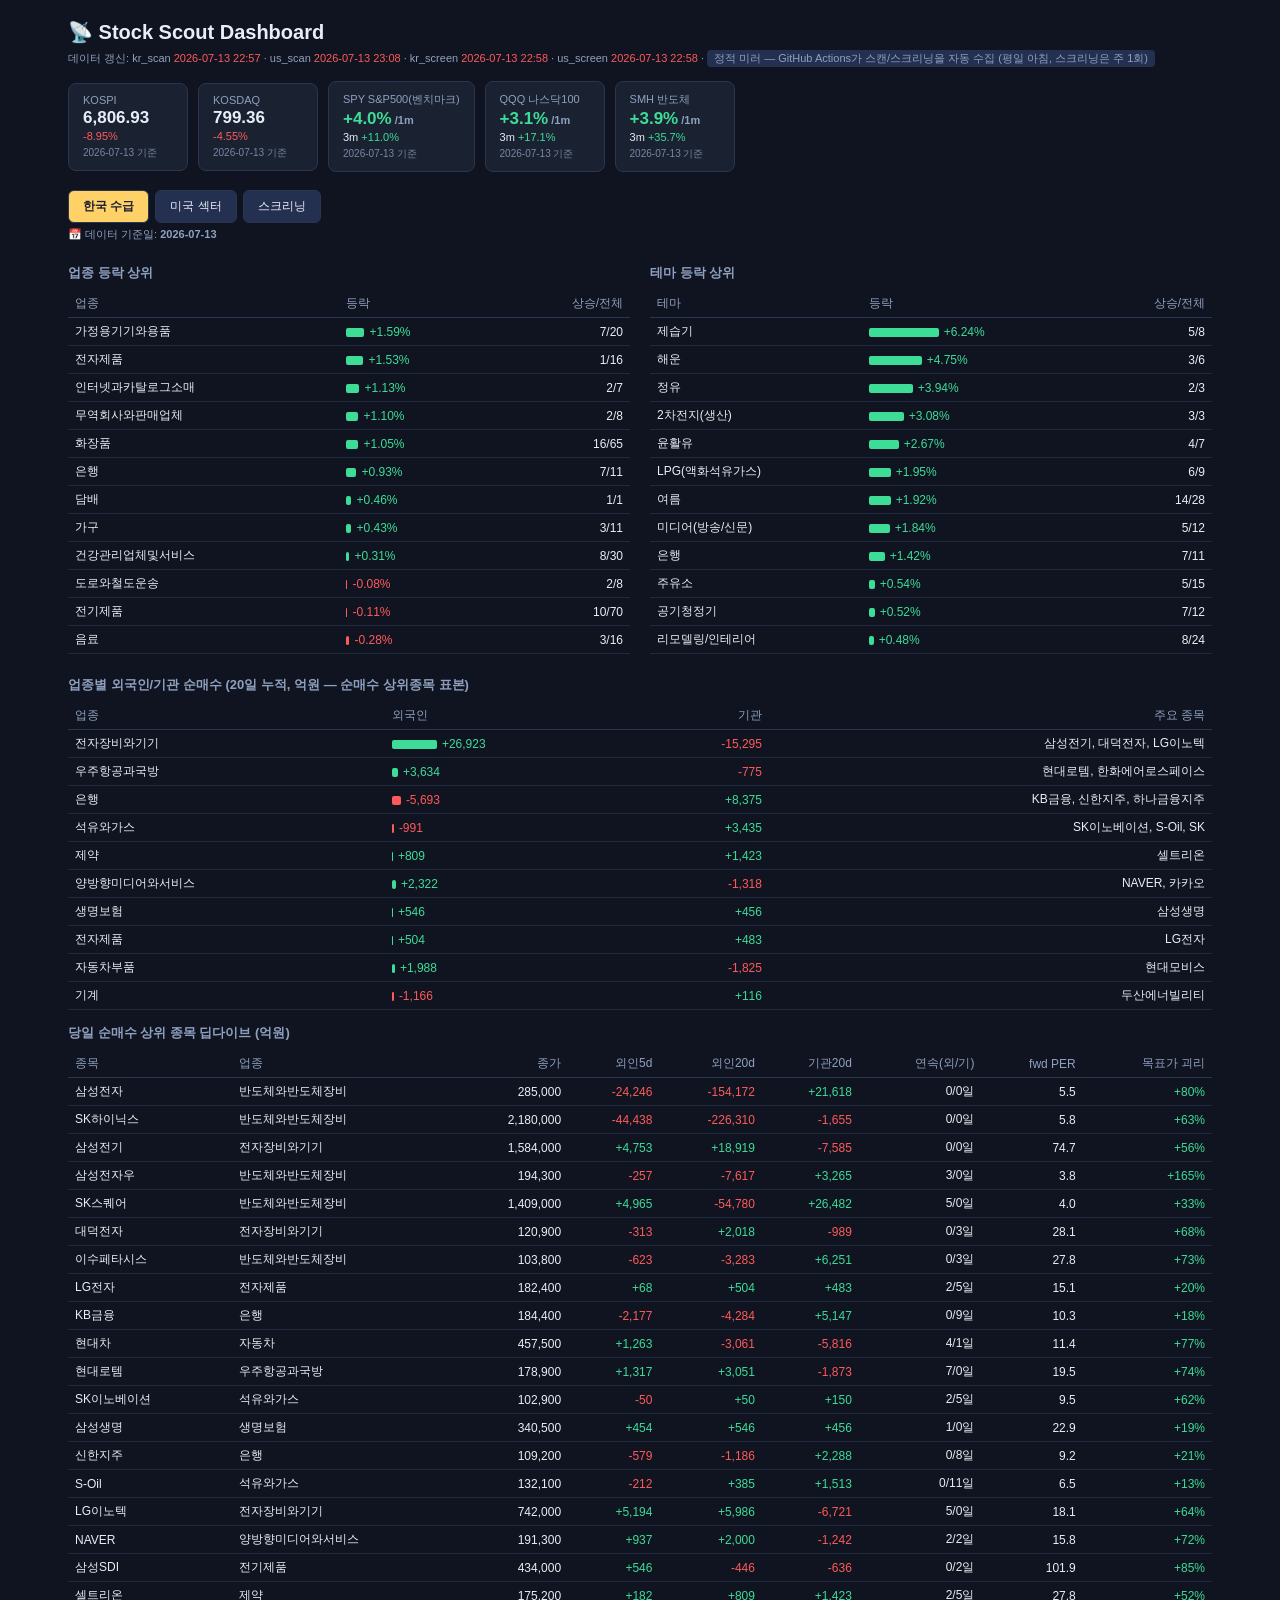
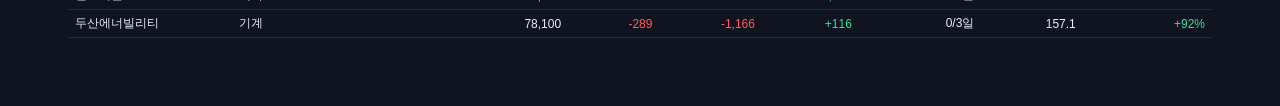
==== commit b6a6c3f3: "scout: 카드·탭에 데이터 기준일(asof) 표시 - scan_us.py: us_scan에 데이터 기준일(asof, 마지막 거래일) 필드 추가 - index.html: KOSP" ====
--- a/scout/index.html
+++ b/scout/index.html
@@ -18,6 +18,8 @@
 .card{background:var(--card);border:1px solid var(--line);border-radius:8px;padding:10px 14px;min-width:120px}
 .card .k{color:var(--sub);font-size:11px}.card .v{font-size:17px;font-weight:600;margin-top:2px}
 .card .d{font-size:11px;margin-top:2px}
+.card .asof{font-size:10px;color:var(--sub);margin-top:4px;opacity:.8}
+.asof-line{color:var(--sub);font-size:11px;margin:2px 0 8px}
 button{background:var(--btn);color:var(--txt);border:1px solid var(--line);border-radius:6px;
 padding:7px 14px;cursor:pointer;font-size:12px;font-family:inherit}
 button:hover{border-color:var(--acc)}
@@ -114,13 +116,14 @@
 
 function renderHeader(){
   const kr = DATA.kr_scan, us = DATA.us_scan, f = DATA.files||{};
+  const usAsof = us?.asof;
   let cards = "";
   (kr?.indices||[]).forEach(ix=>{
-    cards += `<div class="card"><div class="k">${esc(ix.code)}</div><div class="v">${fmt(ix.close,2)}</div><div class="d">${signed(ix.changeRate,2,"%")}</div></div>`;
+    cards += `<div class="card"><div class="k">${esc(ix.code)}</div><div class="v">${fmt(ix.close,2)}</div><div class="d">${signed(ix.changeRate,2,"%")}</div>${ix.date?`<div class="asof">${esc(ix.date)} 기준</div>`:""}</div>`;
   });
   ["SPY","QQQ","SMH"].forEach(t=>{
     const s = (us?.sector_etfs||[]).find(x=>x.ticker===t);
-    if(s) cards += `<div class="card"><div class="k">${t} ${esc(s.label)}</div><div class="v">${signed(s.ret_1m,1,"%")}<span style="font-size:11px;color:var(--sub)"> /1m</span></div><div class="d">3m ${signed(s.ret_3m,1,"%")}</div></div>`;
+    if(s) cards += `<div class="card"><div class="k">${t} ${esc(s.label)}</div><div class="v">${signed(s.ret_1m,1,"%")}<span style="font-size:11px;color:var(--sub)"> /1m</span></div><div class="d">3m ${signed(s.ret_3m,1,"%")}</div>${usAsof?`<div class="asof">${esc(usAsof)} 기준</div>`:""}</div>`;
   });
   $("#cards").innerHTML = cards;
   const now = new Date();
@@ -135,7 +138,8 @@
 function renderKR(){
   const kr = DATA.kr_scan;
   if(!kr){ $("#kr").innerHTML = "<div class='summary'>kr_scan.json 없음 — [한국 스캔] 버튼으로 수집하세요.</div>"; return; }
-  let h = "";
+  const krAsof = (kr.indices||[]).find(ix=>ix.date)?.date;
+  let h = krAsof ? `<div class="asof-line">📅 데이터 기준일: <b>${esc(krAsof)}</b></div>` : "";
   const inds = (kr.industries_top||[]).slice(0,12), thms = (kr.themes_top||[]).slice(0,12);
   const mx = Math.max(...[...inds,...thms].map(g=>Math.abs(g.changeRate||0)),0.01);
   const gcols = nm => [
@@ -178,7 +182,7 @@
 function renderUS(){
   const us = DATA.us_scan;
   if(!us){ $("#us").innerHTML = "<div class='summary'>us_scan.json 없음 — [미국 스캔] 버튼으로 수집하세요.</div>"; return; }
-  let h = "";
+  let h = us.asof ? `<div class="asof-line">📅 데이터 기준일: <b>${esc(us.asof)}</b></div>` : "";
   const etfs = (us.sector_etfs||[]).filter(s=>s.ticker!=="SPY");
   const mx = Math.max(...etfs.map(s=>Math.abs(s.rs_3m||0)),0.01);
   h += "<h3>섹터/테마 ETF — S&P500 대비 상대강도</h3>";
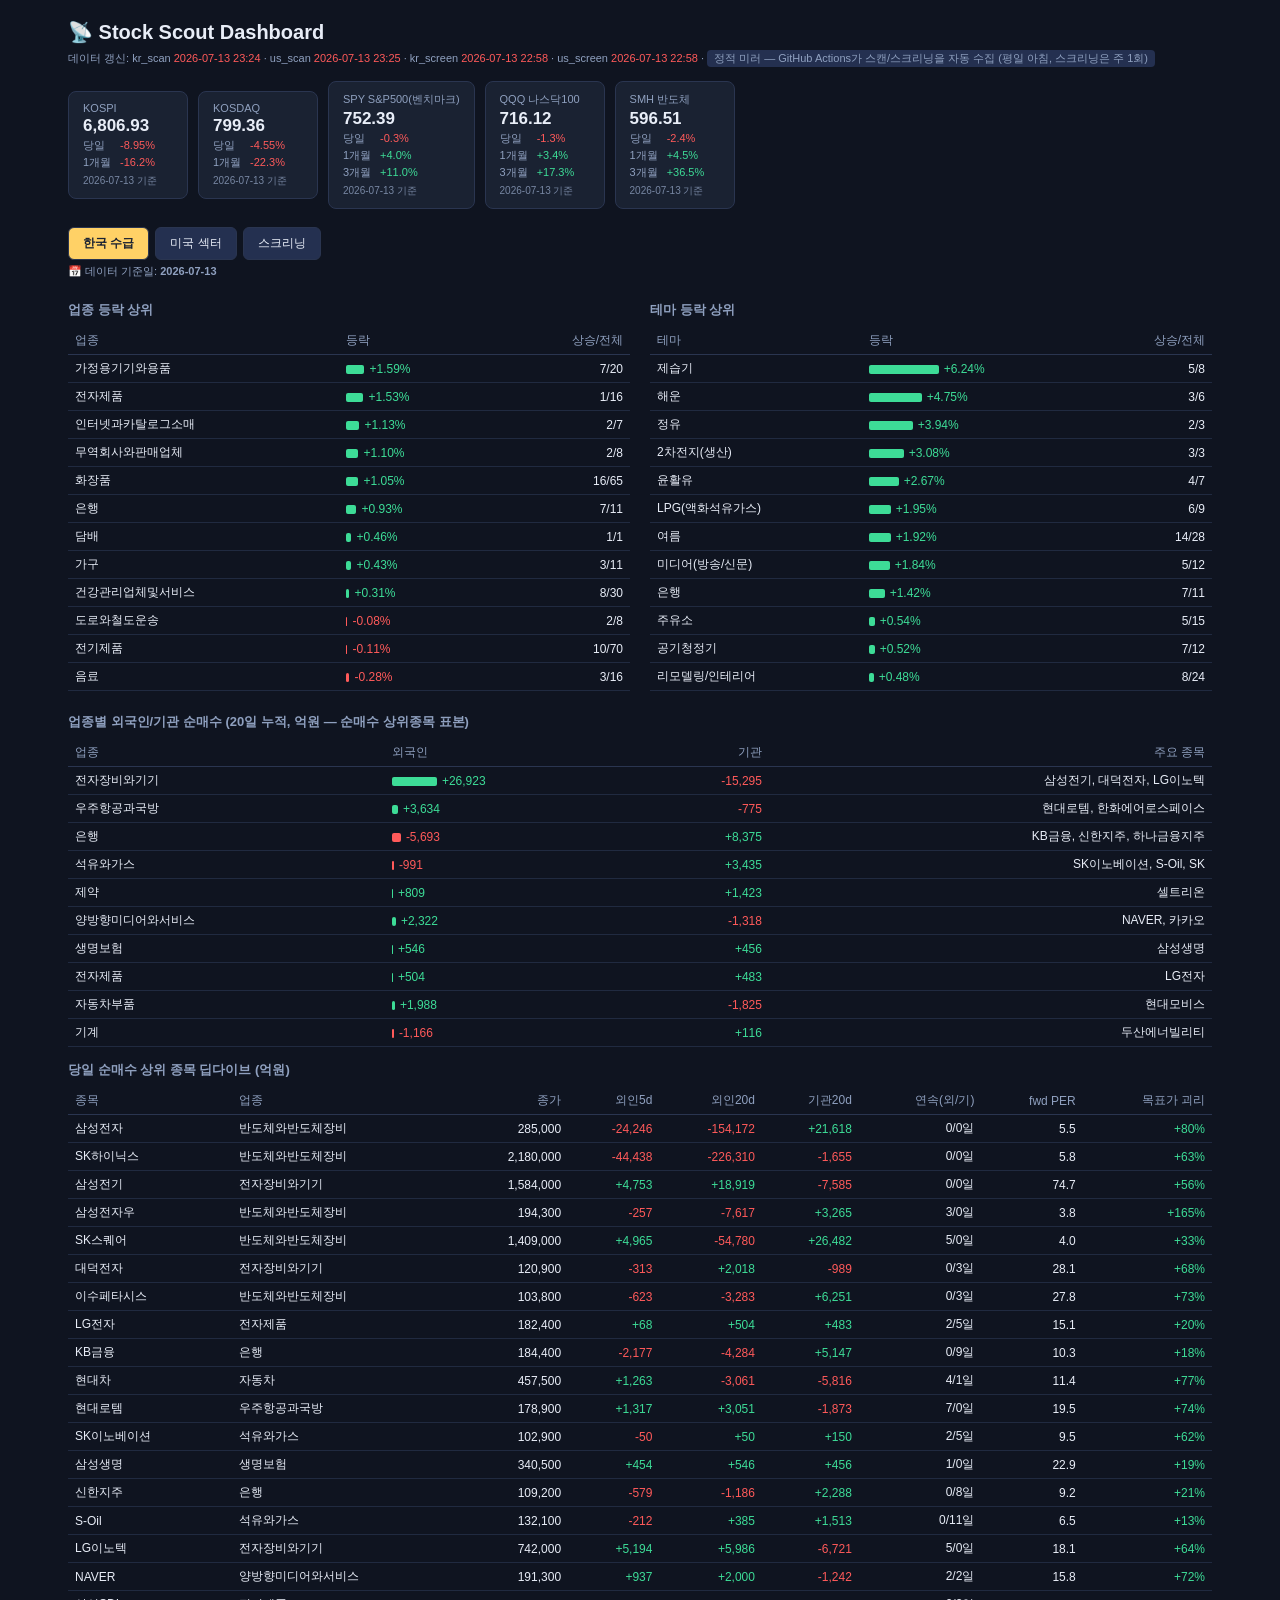
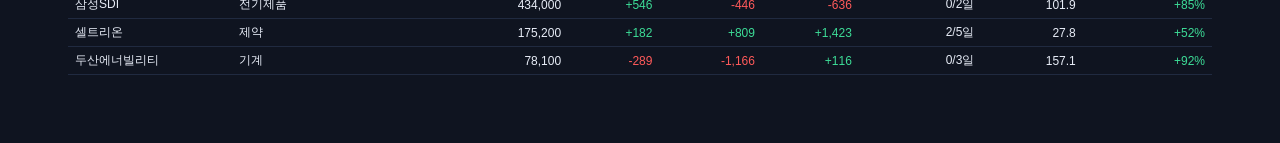
==== commit 3be015b0: "scout: 한국/미국 카드 지표 통일 (종가·당일·1개월[·3개월]) - kr_data.get_index: 지수 일별시세로 1개월 등락률(chg_1m_pct) 추가 - us_da" ====
--- a/scout/index.html
+++ b/scout/index.html
@@ -19,6 +19,7 @@
 .card .k{color:var(--sub);font-size:11px}.card .v{font-size:17px;font-weight:600;margin-top:2px}
 .card .d{font-size:11px;margin-top:2px}
 .card .asof{font-size:10px;color:var(--sub);margin-top:4px;opacity:.8}
+.card .ml{color:var(--sub);display:inline-block;min-width:34px}
 .asof-line{color:var(--sub);font-size:11px;margin:2px 0 8px}
 button{background:var(--btn);color:var(--txt);border:1px solid var(--line);border-radius:6px;
 padding:7px 14px;cursor:pointer;font-size:12px;font-family:inherit}
@@ -117,13 +118,21 @@
 function renderHeader(){
   const kr = DATA.kr_scan, us = DATA.us_scan, f = DATA.files||{};
   const usAsof = us?.asof;
+  const metric = (lbl,v,d=1) => `<div class="d"><span class="ml">${lbl}</span> ${signed(v,d,"%")}</div>`;
   let cards = "";
   (kr?.indices||[]).forEach(ix=>{
-    cards += `<div class="card"><div class="k">${esc(ix.code)}</div><div class="v">${fmt(ix.close,2)}</div><div class="d">${signed(ix.changeRate,2,"%")}</div>${ix.date?`<div class="asof">${esc(ix.date)} 기준</div>`:""}</div>`;
+    cards += `<div class="card"><div class="k">${esc(ix.code)}</div><div class="v">${fmt(ix.close,2)}</div>`
+      + metric("당일", ix.changeRate, 2)
+      + metric("1개월", ix.chg_1m_pct)
+      + `${ix.date?`<div class="asof">${esc(ix.date)} 기준</div>`:""}</div>`;
   });
   ["SPY","QQQ","SMH"].forEach(t=>{
     const s = (us?.sector_etfs||[]).find(x=>x.ticker===t);
-    if(s) cards += `<div class="card"><div class="k">${t} ${esc(s.label)}</div><div class="v">${signed(s.ret_1m,1,"%")}<span style="font-size:11px;color:var(--sub)"> /1m</span></div><div class="d">3m ${signed(s.ret_3m,1,"%")}</div>${usAsof?`<div class="asof">${esc(usAsof)} 기준</div>`:""}</div>`;
+    if(s) cards += `<div class="card"><div class="k">${t} ${esc(s.label)}</div><div class="v">${fmt(s.close,2)}</div>`
+      + metric("당일", s.ret_1d)
+      + metric("1개월", s.ret_1m)
+      + metric("3개월", s.ret_3m)
+      + `${usAsof?`<div class="asof">${esc(usAsof)} 기준</div>`:""}</div>`;
   });
   $("#cards").innerHTML = cards;
   const now = new Date();
